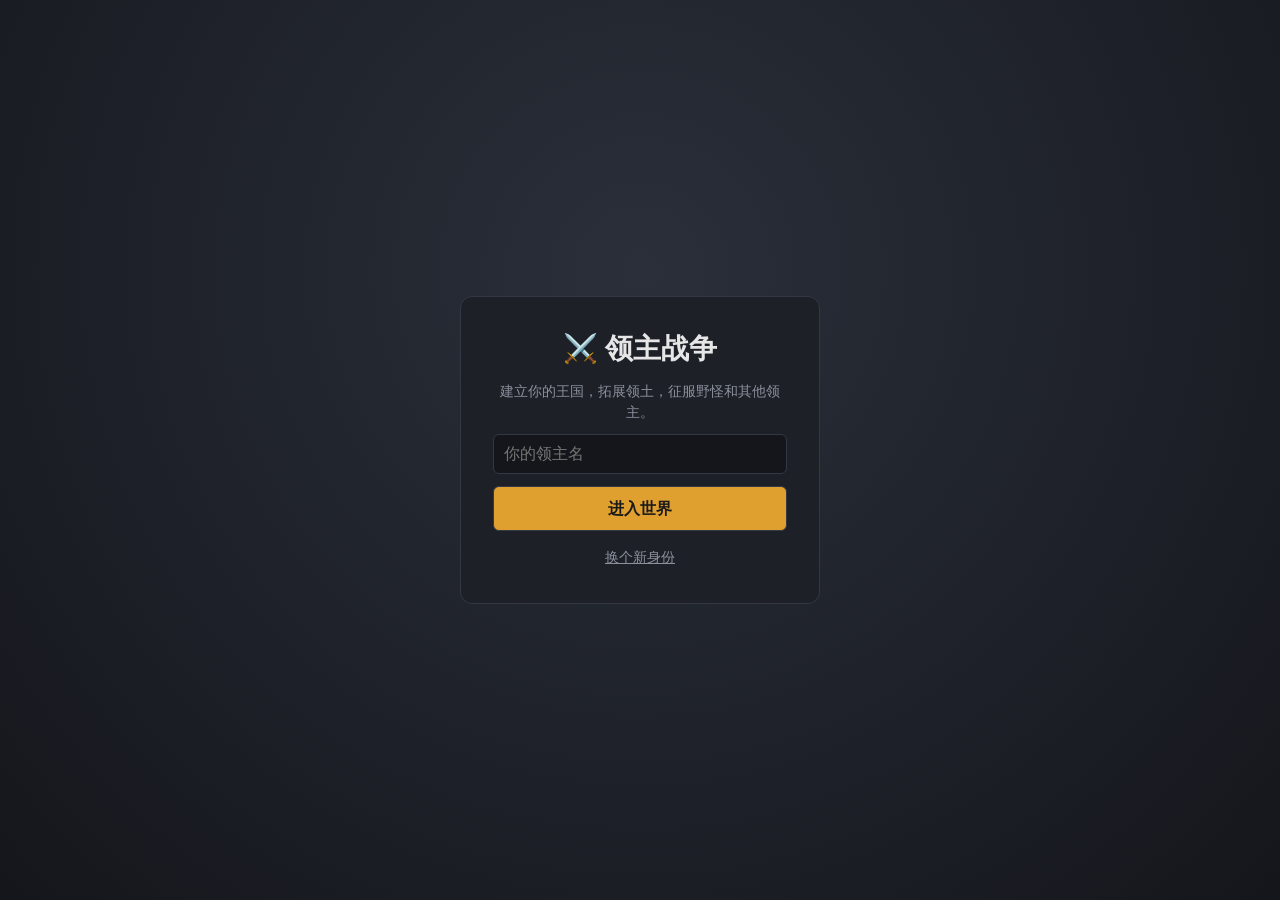
==== static/index.html @ 001dc4e3 "Add multiplayer strategy game prototype FastAPI server with WebSocket real-time sync and a Canvas br" ====
<!doctype html>
<html lang="zh-CN">
<head>
  <meta charset="utf-8">
  <meta name="viewport" content="width=device-width, initial-scale=1">
  <title>领主战争</title>
  <link rel="stylesheet" href="/static/style.css">
</head>
<body>
  <div id="login">
    <div class="login-box">
      <h1>⚔️ 领主战争</h1>
      <p>建立你的王国，拓展领土，征服野怪和其他领主。</p>
      <input id="name" maxlength="12" placeholder="你的领主名" autocomplete="off">
      <button id="joinBtn">进入世界</button>
      <button id="newBtn" class="link">换个新身份</button>
    </div>
  </div>

  <div id="game" hidden>
    <header id="topbar">
      <span class="res">💰 <b id="gold">0</b> <small id="goldInc"></small></span>
      <span class="res">🪵 <b id="wood">0</b> <small id="woodInc"></small></span>
      <span class="res">🗺️ <b id="tileCount">0</b></span>
      <span class="spacer"></span>
      <button id="homeBtn" title="回到主城 (H)">🏰 主城</button>
      <span id="conn" class="dot"></span>
    </header>
    <main>
      <div id="mapWrap">
        <canvas id="map"></canvas>
        <div id="hint"></div>
        <div id="dead" hidden>
          <h2>💀 你的主城已陷落</h2>
          <button id="respawnBtn">重新开始</button>
        </div>
      </div>
      <aside id="side">
        <section id="tilePanel"><p class="muted">点击地图上的格子查看详情</p></section>
        <section>
          <h3>⚔️ 兵营 <small id="barracksLv"></small></h3>
          <div id="trainPanel"></div>
          <div id="queue"></div>
        </section>
        <section>
          <h3>🔨 铁匠铺 <small id="smithyLv"></small></h3>
          <div id="researchPanel"></div>
        </section>
        <section>
          <h3>🏆 排行榜</h3>
          <div id="board"></div>
        </section>
        <section>
          <h3>📜 战报</h3>
          <div id="log"></div>
        </section>
        <section class="help">
          <b>操作：</b>拖动平移，滚轮缩放，WASD 移动视角。<br>
          点击己方部队后<b>右键</b>目标格进军，<b>Shift+右键</b>派出一半。<br>
          虚线框的格子可以花金币拓展。
        </section>
      </aside>
    </main>
  </div>
  <div id="toast"></div>
  <script src="/static/game.js"></script>
</body>
</html>
---- static/style.css ----
:root {
  --bg: #14161b;
  --panel: #1d2027;
  --panel2: #262a33;
  --line: #333844;
  --text: #e6e6e6;
  --muted: #8a909c;
  --accent: #e0a030;
  --good: #5cc46a;
  --bad: #e5534b;
}
* { box-sizing: border-box; }
html, body { margin: 0; height: 100%; background: var(--bg); color: var(--text);
  font: 14px/1.45 -apple-system, "PingFang SC", "Microsoft YaHei", sans-serif; }
button { font: inherit; color: var(--text); background: var(--panel2); border: 1px solid var(--line);
  border-radius: 6px; padding: 4px 10px; cursor: pointer; }
button:hover:not(:disabled) { border-color: var(--accent); }
button:disabled { opacity: .4; cursor: not-allowed; }
button.primary { background: var(--accent); color: #1a1a1a; border-color: var(--accent); font-weight: 600; }
button.link { background: none; border: none; color: var(--muted); text-decoration: underline; }
h3 { margin: 0 0 8px; font-size: 14px; color: var(--accent); }
small, .muted { color: var(--muted); }
[hidden] { display: none !important; }

#login { position: fixed; inset: 0; display: grid; place-items: center;
  background: radial-gradient(circle at 50% 30%, #2a2f3a, var(--bg)); }
.login-box { background: var(--panel); padding: 32px; border-radius: 12px; width: min(360px, calc(100% - 32px));
  display: flex; flex-direction: column; gap: 12px; text-align: center; border: 1px solid var(--line); }
.login-box h1 { margin: 0; }
.login-box p { margin: 0; color: var(--muted); }
.login-box input { padding: 10px; font-size: 16px; border-radius: 6px; border: 1px solid var(--line);
  background: var(--bg); color: var(--text); }
#joinBtn { padding: 10px; font-size: 16px; background: var(--accent); color: #1a1a1a; font-weight: 600; }

#game { display: flex; flex-direction: column; height: 100vh; }
#topbar { display: flex; align-items: center; gap: 16px; padding: 8px 16px; background: var(--panel);
  border-bottom: 1px solid var(--line); flex-wrap: wrap; }
#topbar .res b { font-size: 16px; }
#topbar small { font-size: 12px; }
.spacer { flex: 1; }
.dot { width: 10px; height: 10px; border-radius: 50%; background: var(--bad); }
.dot.on { background: var(--good); }
main { flex: 1; display: flex; min-height: 0; }
#mapWrap { flex: 1; position: relative; min-width: 0; }
#map { display: block; width: 100%; height: 100%; touch-action: none; }
#hint { position: absolute; left: 50%; top: 12px; transform: translateX(-50%); background: #000c;
  padding: 6px 14px; border-radius: 20px; pointer-events: none; display: none; }
#dead { position: absolute; inset: 0; display: grid; place-content: center; gap: 12px; text-align: center;
  background: #000a; }
#side { width: 340px; overflow-y: auto; background: var(--panel); border-left: 1px solid var(--line); }
#side section { padding: 12px 16px; border-bottom: 1px solid var(--line); }
.row { display: flex; align-items: center; gap: 8px; margin: 4px 0; flex-wrap: wrap; }
.row .grow { flex: 1; }
.card { background: var(--panel2); border-radius: 8px; padding: 8px 10px; margin: 6px 0; }
.cost { font-size: 12px; color: var(--muted); white-space: nowrap; }
.bar { height: 6px; background: #000; border-radius: 3px; overflow: hidden; margin-top: 4px; }
.bar > i { display: block; height: 100%; background: var(--bad); }
#queue { margin-top: 8px; font-size: 12px; color: var(--muted); }
#board .row { margin: 2px 0; }
.swatch { width: 12px; height: 12px; border-radius: 3px; display: inline-block; }
#log { max-height: 220px; overflow-y: auto; font-size: 13px; }
#log div { padding: 2px 0; }
#log .good { color: var(--good); }
#log .bad { color: var(--bad); }
.help { font-size: 12px; color: var(--muted); }
#toast { position: fixed; bottom: 24px; left: 50%; transform: translateX(-50%); background: var(--bad);
  color: #fff; padding: 8px 18px; border-radius: 8px; opacity: 0; transition: opacity .2s; pointer-events: none; }
#toast.show { opacity: 1; }

@media (max-width: 760px) {
  main { flex-direction: column; }
  #mapWrap { flex: none; height: 55vh; }
  #side { width: 100%; flex: 1; border-left: none; border-top: 1px solid var(--line); }
  #topbar { gap: 10px; padding: 6px 16px; }
}
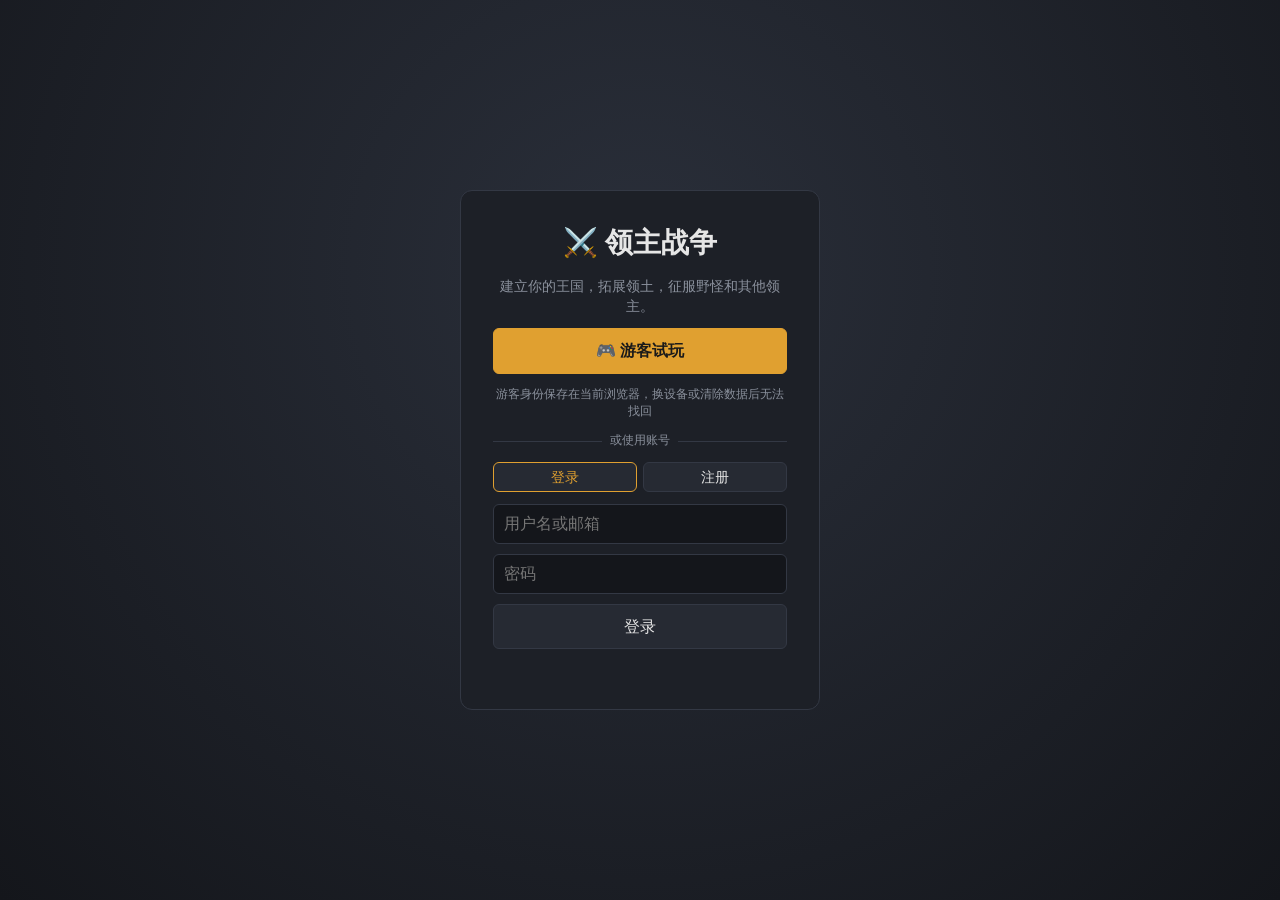
==== commit adff7fc1: "Add account system with Neon database support - Guest login backed by a random key in browser localS" ====
--- a/static/index.html
+++ b/static/index.html
@@ -7,13 +7,42 @@
   <link rel="stylesheet" href="/static/style.css">
 </head>
 <body>
-  <div id="login">
+  <div id="login" hidden>
     <div class="login-box">
       <h1>⚔️ 领主战争</h1>
       <p>建立你的王国，拓展领土，征服野怪和其他领主。</p>
-      <input id="name" maxlength="12" placeholder="你的领主名" autocomplete="off">
-      <button id="joinBtn">进入世界</button>
-      <button id="newBtn" class="link">换个新身份</button>
+      <button id="guestBtn" class="big primary">🎮 游客试玩</button>
+      <small class="muted">游客身份保存在当前浏览器，换设备或清除数据后无法找回</small>
+      <div class="divider"><span>或使用账号</span></div>
+      <div class="tabs">
+        <button data-tab="loginForm" class="active">登录</button>
+        <button data-tab="registerForm">注册</button>
+      </div>
+      <form id="loginForm">
+        <input name="username" placeholder="用户名或邮箱" autocomplete="username" required>
+        <input name="password" type="password" placeholder="密码" autocomplete="current-password" required>
+        <button class="big">登录</button>
+      </form>
+      <form id="registerForm" hidden>
+        <input name="username" placeholder="用户名（3–20 位，可用中文）" autocomplete="username" required>
+        <input name="password" type="password" placeholder="密码（至少 8 位）" autocomplete="new-password" required>
+        <input name="email" type="email" placeholder="邮箱（可选，用于找回账号）" autocomplete="email">
+        <button class="big">注册并进入</button>
+      </form>
+      <div id="oauthBox" hidden>
+        <div class="divider"><span>第三方登录</span></div>
+        <div id="oauthBtns"></div>
+      </div>
+      <div id="loginErr" class="err"></div>
+    </div>
+  </div>
+
+  <div id="accountModal" class="modal" hidden>
+    <div class="login-box">
+      <h3>👤 我的账号</h3>
+      <div id="accountBody"></div>
+      <button id="logoutBtn">退出登录</button>
+      <button id="closeAccount" class="link">关闭</button>
     </div>
   </div>
 
@@ -24,6 +53,7 @@
       <span class="res">🗺️ <b id="tileCount">0</b></span>
       <span class="spacer"></span>
       <button id="homeBtn" title="回到主城 (H)">🏰 主城</button>
+      <button id="accountBtn">👤 <span id="accountName"></span></button>
       <span id="conn" class="dot"></span>
     </header>
     <main>
--- a/static/style.css
+++ b/static/style.css
@@ -30,7 +30,26 @@
 .login-box p { margin: 0; color: var(--muted); }
 .login-box input { padding: 10px; font-size: 16px; border-radius: 6px; border: 1px solid var(--line);
   background: var(--bg); color: var(--text); }
-#joinBtn { padding: 10px; font-size: 16px; background: var(--accent); color: #1a1a1a; font-weight: 600; }
+.login-box form { display: flex; flex-direction: column; gap: 10px; }
+.login-box form.row { flex-direction: row; flex-wrap: nowrap; }
+.login-box small { font-size: 12px; }
+button.big { padding: 10px; font-size: 16px; }
+.divider { display: flex; align-items: center; gap: 8px; color: var(--muted); font-size: 12px; }
+.divider::before, .divider::after { content: ""; flex: 1; border-top: 1px solid var(--line); }
+.tabs { display: flex; gap: 6px; }
+.tabs button { flex: 1; }
+.tabs button.active { border-color: var(--accent); color: var(--accent); }
+#oauthBtns { display: flex; flex-direction: column; gap: 8px; margin-top: 10px; }
+#oauthBtns a { display: block; padding: 9px; border-radius: 6px; border: 1px solid var(--line);
+  background: var(--panel2); color: var(--text); text-decoration: none; }
+#oauthBtns a:hover { border-color: var(--accent); }
+.err { color: var(--bad); min-height: 1.2em; font-size: 13px; }
+.modal { position: fixed; inset: 0; display: grid; place-items: center; background: #000a; z-index: 10; }
+.modal .login-box { text-align: left; }
+.modal .row input { flex: 1; padding: 6px 8px; border-radius: 6px; border: 1px solid var(--line);
+  background: var(--bg); color: var(--text); min-width: 0; }
+.badge { font-size: 12px; padding: 1px 6px; border-radius: 10px; background: var(--panel2); color: var(--muted); }
+.badge.ok { color: var(--good); }
 
 #game { display: flex; flex-direction: column; height: 100vh; }
 #topbar { display: flex; align-items: center; gap: 16px; padding: 8px 16px; background: var(--panel);
@@ -66,6 +85,7 @@
 #toast { position: fixed; bottom: 24px; left: 50%; transform: translateX(-50%); background: var(--bad);
   color: #fff; padding: 8px 18px; border-radius: 8px; opacity: 0; transition: opacity .2s; pointer-events: none; }
 #toast.show { opacity: 1; }
+#toast.ok { background: var(--good); }
 
 @media (max-width: 760px) {
   main { flex-direction: column; }
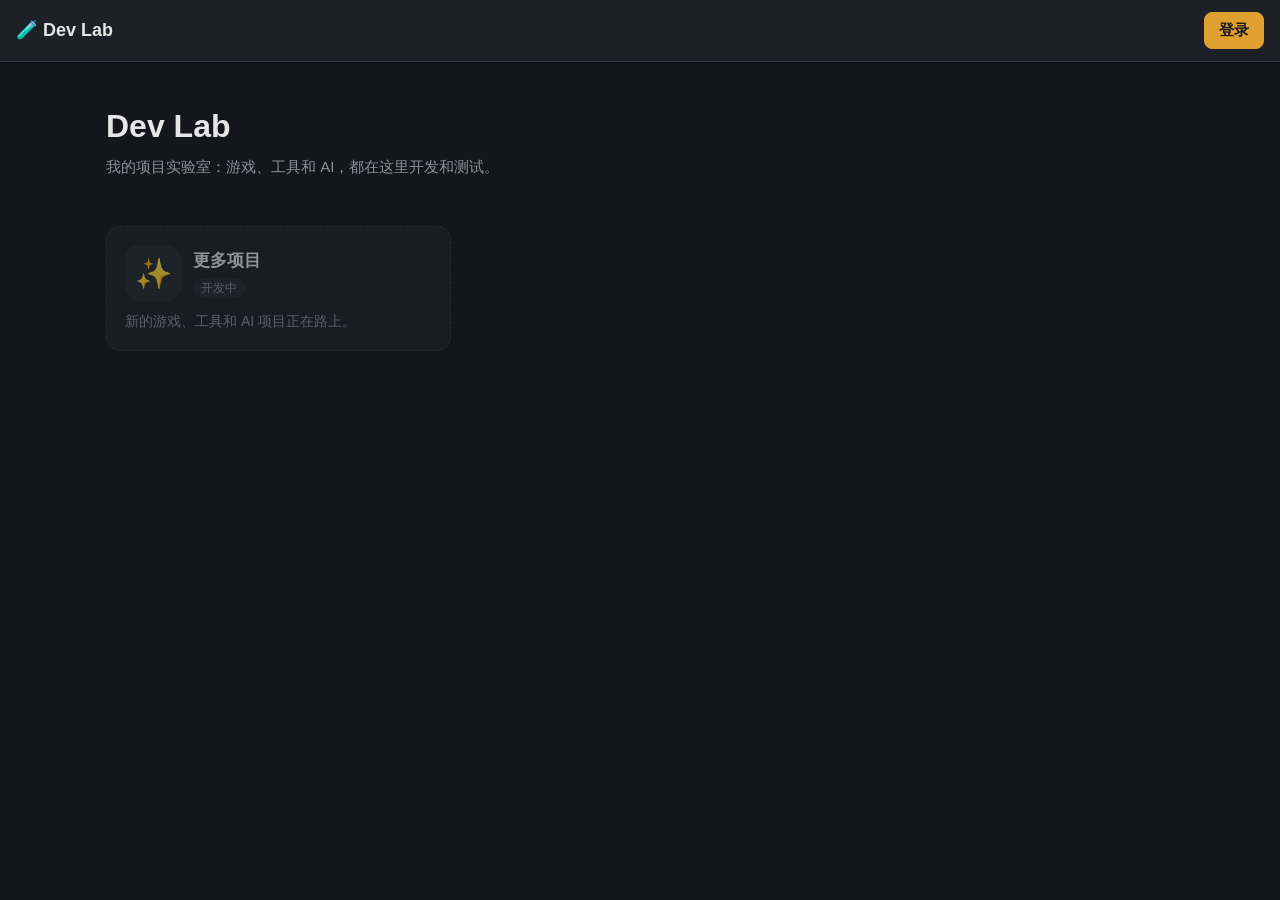
==== commit 163dc34d: "Turn the app into Dev Lab, a multi-project platform - Home page is now an app store listing projects" ====
--- a/static/index.html
+++ b/static/index.html
@@ -3,15 +3,36 @@
 <head>
   <meta charset="utf-8">
   <meta name="viewport" content="width=device-width, initial-scale=1">
-  <title>领主战争</title>
-  <link rel="stylesheet" href="/static/style.css">
+  <title>Dev Lab</title>
+  <link rel="icon" href="data:image/svg+xml,<svg xmlns=%22http://www.w3.org/2000/svg%22 viewBox=%220 0 100 100%22><text y=%22.9em%22 font-size=%2290%22>🧪</text></svg>">
+  <link rel="stylesheet" href="/static/store.css">
 </head>
 <body>
-  <div id="login" hidden>
-    <div class="login-box">
-      <h1>⚔️ 领主战争</h1>
-      <p>建立你的王国，拓展领土，征服野怪和其他领主。</p>
-      <button id="guestBtn" class="big primary">🎮 游客试玩</button>
+  <header class="top">
+    <a href="/" class="logo">🧪 Dev Lab</a>
+    <span class="spacer"></span>
+    <button id="loginBtn" class="primary" hidden>登录</button>
+    <button id="accountBtn" hidden>👤 <span id="accountName"></span></button>
+  </header>
+
+  <main>
+    <section class="hero">
+      <h1>Dev Lab</h1>
+      <p>我的项目实验室：游戏、工具和 AI，都在这里开发和测试。</p>
+    </section>
+    <nav id="filters" class="filters"></nav>
+    <section id="grid" class="grid" aria-live="polite"></section>
+  </main>
+
+  <footer><span id="version"></span></footer>
+
+  <!-- 登录 -->
+  <div id="loginModal" class="modal" hidden>
+    <div class="box">
+      <button class="close" data-close aria-label="关闭">×</button>
+      <h2>登录 Dev Lab</h2>
+      <p class="muted">一个账号，所有项目通用</p>
+      <button id="guestBtn" class="big primary">🎮 游客进入</button>
       <small class="muted">游客身份保存在当前浏览器，换设备或清除数据后无法找回</small>
       <div class="divider"><span>或使用账号</span></div>
       <div class="tabs">
@@ -27,7 +48,7 @@
         <input name="username" placeholder="用户名（3–20 位，可用中文）" autocomplete="username" required>
         <input name="password" type="password" placeholder="密码（至少 8 位）" autocomplete="new-password" required>
         <input name="email" type="email" placeholder="邮箱（可选，用于找回账号）" autocomplete="email">
-        <button class="big">注册并进入</button>
+        <button class="big">注册</button>
       </form>
       <div id="oauthBox" hidden>
         <div class="divider"><span>第三方登录</span></div>
@@ -37,62 +58,17 @@
     </div>
   </div>
 
+  <!-- 我的账号 -->
   <div id="accountModal" class="modal" hidden>
-    <div class="login-box">
-      <h3>👤 我的账号</h3>
+    <div class="box left">
+      <button class="close" data-close aria-label="关闭">×</button>
+      <h2>👤 我的账号</h2>
       <div id="accountBody"></div>
       <button id="logoutBtn">退出登录</button>
-      <button id="closeAccount" class="link">关闭</button>
     </div>
   </div>
 
-  <div id="game" hidden>
-    <header id="topbar">
-      <span class="res">💰 <b id="gold">0</b> <small id="goldInc"></small></span>
-      <span class="res">🪵 <b id="wood">0</b> <small id="woodInc"></small></span>
-      <span class="res">🗺️ <b id="tileCount">0</b></span>
-      <span class="spacer"></span>
-      <button id="homeBtn" title="回到主城 (H)">🏰 主城</button>
-      <button id="accountBtn">👤 <span id="accountName"></span></button>
-      <span id="conn" class="dot"></span>
-    </header>
-    <main>
-      <div id="mapWrap">
-        <canvas id="map"></canvas>
-        <div id="hint"></div>
-        <div id="dead" hidden>
-          <h2>💀 你的主城已陷落</h2>
-          <button id="respawnBtn">重新开始</button>
-        </div>
-      </div>
-      <aside id="side">
-        <section id="tilePanel"><p class="muted">点击地图上的格子查看详情</p></section>
-        <section>
-          <h3>⚔️ 兵营 <small id="barracksLv"></small></h3>
-          <div id="trainPanel"></div>
-          <div id="queue"></div>
-        </section>
-        <section>
-          <h3>🔨 铁匠铺 <small id="smithyLv"></small></h3>
-          <div id="researchPanel"></div>
-        </section>
-        <section>
-          <h3>🏆 排行榜</h3>
-          <div id="board"></div>
-        </section>
-        <section>
-          <h3>📜 战报</h3>
-          <div id="log"></div>
-        </section>
-        <section class="help">
-          <b>操作：</b>拖动平移，滚轮缩放，WASD 移动视角。<br>
-          点击己方部队后<b>右键</b>目标格进军，<b>Shift+右键</b>派出一半。<br>
-          虚线框的格子可以花金币拓展。
-        </section>
-      </aside>
-    </main>
-  </div>
   <div id="toast"></div>
-  <script src="/static/game.js"></script>
+  <script src="/static/store.js"></script>
 </body>
 </html>
--- a/static/store.css
+++ b/static/store.css
@@ -0,0 +1,99 @@
+:root {
+  --bg: #14161b;
+  --panel: #1d2027;
+  --panel2: #262a33;
+  --line: #333844;
+  --text: #e6e6e6;
+  --muted: #8a909c;
+  --accent: #e0a030;
+  --good: #5cc46a;
+  --bad: #e5534b;
+}
+* { box-sizing: border-box; }
+html, body { margin: 0; min-height: 100%; background: var(--bg); color: var(--text);
+  font: 15px/1.5 -apple-system, "PingFang SC", "Microsoft YaHei", sans-serif; }
+body { display: flex; flex-direction: column; min-height: 100vh; }
+[hidden] { display: none !important; }
+a { color: inherit; }
+button { font: inherit; color: var(--text); background: var(--panel2); border: 1px solid var(--line);
+  border-radius: 8px; padding: 6px 14px; cursor: pointer; }
+button:hover:not(:disabled) { border-color: var(--accent); }
+button:disabled { opacity: .45; cursor: not-allowed; }
+button.primary, .btn.primary { background: var(--accent); border-color: var(--accent); color: #1a1a1a; font-weight: 600; }
+.btn { display: inline-block; border: 1px solid var(--line); border-radius: 8px; padding: 6px 14px; background: var(--panel2); }
+.muted { color: var(--muted); }
+
+.top { display: flex; align-items: center; gap: 12px; padding: 12px 16px; border-bottom: 1px solid var(--line);
+  background: var(--panel); position: sticky; top: 0; z-index: 5; }
+.logo { font-weight: 700; font-size: 18px; text-decoration: none; }
+.spacer { flex: 1; }
+
+main { flex: 1; width: 100%; max-width: 1100px; margin: 0 auto; padding: 0 16px 40px; }
+.hero { padding: 40px 0 20px; }
+.hero h1 { margin: 0 0 6px; font-size: 32px; }
+.hero p { margin: 0; color: var(--muted); }
+
+.filters { display: flex; gap: 8px; flex-wrap: wrap; margin: 8px 0 20px; }
+.filters button { border-radius: 20px; padding: 4px 14px; font-size: 14px; }
+.filters button.active { border-color: var(--accent); color: var(--accent); }
+
+.grid { display: grid; grid-template-columns: repeat(auto-fill, minmax(260px, 1fr)); gap: 16px; }
+.card { background: var(--panel); border: 1px solid var(--line); border-radius: 14px; padding: 18px;
+  display: flex; flex-direction: column; gap: 10px; text-decoration: none; transition: border-color .15s, transform .15s; }
+.card:hover { border-color: var(--accent); transform: translateY(-2px); }
+.card .head { display: flex; align-items: center; gap: 12px; }
+.card .icon { width: 56px; height: 56px; border-radius: 14px; background: var(--panel2); display: grid;
+  place-items: center; font-size: 30px; flex: none; }
+.card h3 { margin: 0; font-size: 17px; }
+.card .meta { display: flex; gap: 6px; margin-top: 4px; flex-wrap: wrap; }
+.card p { margin: 0; color: var(--muted); font-size: 14px; flex: 1; }
+.card .open { align-self: flex-start; }
+.badge { font-size: 12px; padding: 1px 8px; border-radius: 10px; background: var(--panel2); color: var(--muted); }
+.badge.status { color: var(--accent); }
+.badge.ok { color: var(--good); }
+.card.soon { border-style: dashed; opacity: .6; cursor: default; }
+.card.soon:hover { transform: none; border-color: var(--line); }
+.empty { color: var(--muted); grid-column: 1 / -1; }
+
+footer { text-align: center; padding: 16px; color: var(--muted); font-size: 12px; }
+
+.modal { position: fixed; inset: 0; display: grid; place-items: center; background: #000b; z-index: 20; padding: 16px; }
+.box { position: relative; background: var(--panel); border: 1px solid var(--line); border-radius: 14px; padding: 28px;
+  width: min(380px, 100%); display: flex; flex-direction: column; gap: 12px; text-align: center;
+  max-height: calc(100vh - 32px); overflow-y: auto; }
+.box.left { text-align: left; }
+.box h2 { margin: 0; font-size: 20px; }
+.box h3 { margin: 8px 0 0; font-size: 14px; color: var(--accent); }
+.box p { margin: 0; }
+.box small { font-size: 12px; }
+.box form { display: flex; flex-direction: column; gap: 10px; }
+.box form.row { flex-direction: row; }
+.box input { padding: 10px; font-size: 16px; border-radius: 8px; border: 1px solid var(--line);
+  background: var(--bg); color: var(--text); min-width: 0; }
+.box form.row input { flex: 1; padding: 6px 10px; font-size: 14px; }
+.close { position: absolute; top: 10px; right: 10px; border: none; background: none; font-size: 22px;
+  color: var(--muted); padding: 0 8px; }
+button.big { padding: 10px; font-size: 16px; }
+.divider { display: flex; align-items: center; gap: 8px; color: var(--muted); font-size: 12px; }
+.divider::before, .divider::after { content: ""; flex: 1; border-top: 1px solid var(--line); }
+.tabs { display: flex; gap: 6px; }
+.tabs button { flex: 1; }
+.tabs button.active { border-color: var(--accent); color: var(--accent); }
+#oauthBtns { display: flex; flex-direction: column; gap: 8px; margin-top: 10px; }
+#oauthBtns a { display: block; padding: 9px; border-radius: 8px; border: 1px solid var(--line);
+  background: var(--panel2); text-decoration: none; }
+#oauthBtns a:hover { border-color: var(--accent); }
+.row { display: flex; align-items: center; gap: 8px; flex-wrap: wrap; }
+.row .grow { flex: 1; }
+.err { color: var(--bad); min-height: 1.2em; font-size: 13px; }
+
+#toast { position: fixed; bottom: 24px; left: 50%; transform: translateX(-50%); background: var(--bad); color: #fff;
+  padding: 8px 18px; border-radius: 8px; opacity: 0; transition: opacity .2s; pointer-events: none; z-index: 30;
+  max-width: calc(100% - 32px); }
+#toast.show { opacity: 1; }
+#toast.ok { background: var(--good); }
+
+@media (max-width: 600px) {
+  .hero { padding: 24px 0 12px; }
+  .hero h1 { font-size: 26px; }
+}
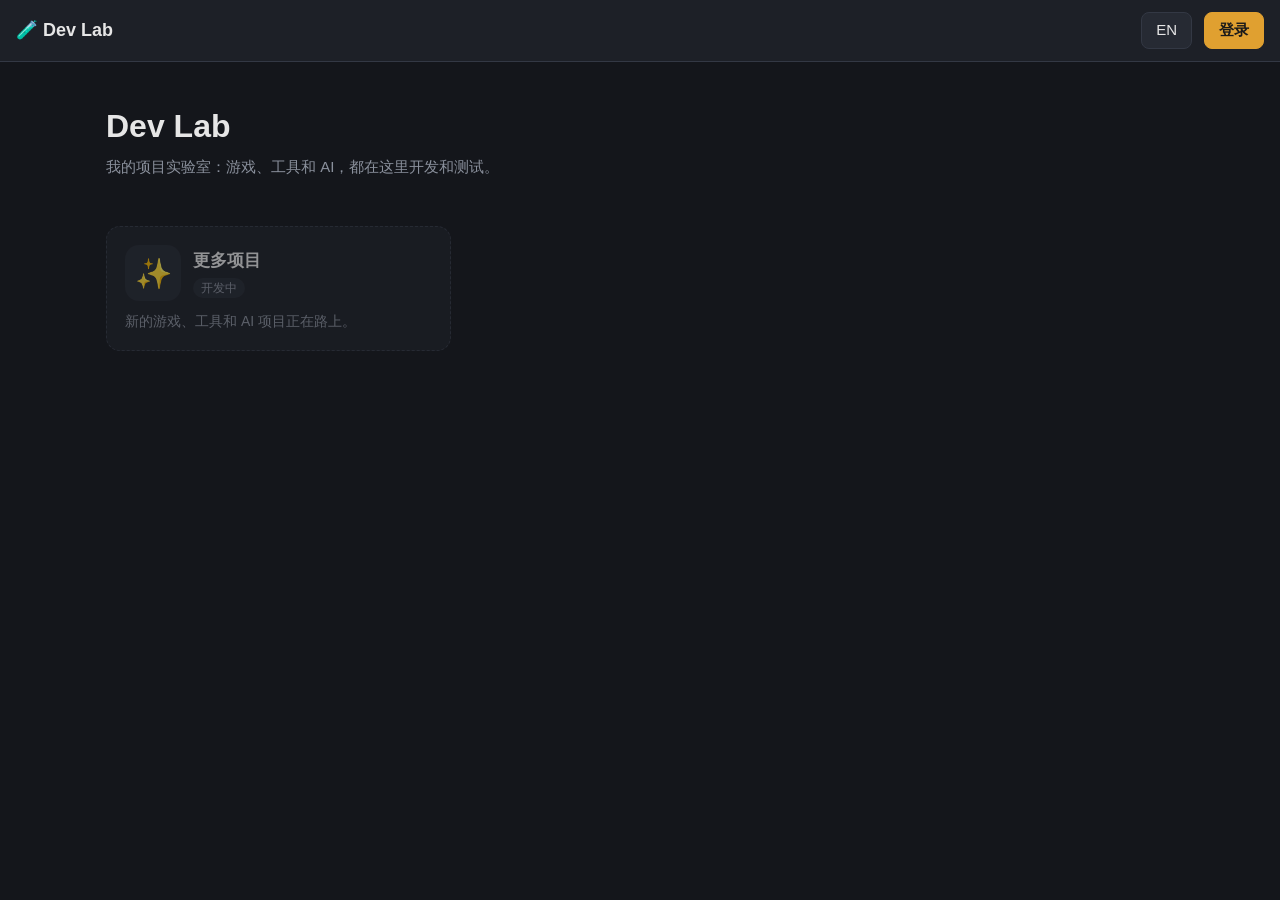
==== commit 6b276e8e: "Add Chinese/English language switch across the whole site - Shared static/i18n.js: Chinese source te" ====
--- a/static/index.html
+++ b/static/index.html
@@ -11,14 +11,15 @@
   <header class="top">
     <a href="/" class="logo">🧪 Dev Lab</a>
     <span class="spacer"></span>
-    <button id="loginBtn" class="primary" hidden>登录</button>
+    <button data-lang-toggle class="lang-toggle"></button>
+    <button id="loginBtn" class="primary" hidden data-i18n>登录</button>
     <button id="accountBtn" hidden>👤 <span id="accountName"></span></button>
   </header>
 
   <main>
     <section class="hero">
       <h1>Dev Lab</h1>
-      <p>我的项目实验室：游戏、工具和 AI，都在这里开发和测试。</p>
+      <p data-i18n>我的项目实验室：游戏、工具和 AI，都在这里开发和测试。</p>
     </section>
     <nav id="filters" class="filters"></nav>
     <section id="grid" class="grid" aria-live="polite"></section>
@@ -29,29 +30,29 @@
   <!-- 登录 -->
   <div id="loginModal" class="modal" hidden>
     <div class="box">
-      <button class="close" data-close aria-label="关闭">×</button>
-      <h2>登录 Dev Lab</h2>
-      <p class="muted">一个账号，所有项目通用</p>
-      <button id="guestBtn" class="big primary">🎮 游客进入</button>
-      <small class="muted">游客身份保存在当前浏览器，换设备或清除数据后无法找回</small>
-      <div class="divider"><span>或使用账号</span></div>
+      <button class="close" data-close data-i18n-aria="关闭">×</button>
+      <h2 data-i18n>登录 Dev Lab</h2>
+      <p class="muted" data-i18n>一个账号，所有项目通用</p>
+      <button id="guestBtn" class="big primary" data-i18n>🎮 游客进入</button>
+      <small class="muted" data-i18n>游客身份保存在当前浏览器，换设备或清除数据后无法找回</small>
+      <div class="divider"><span data-i18n>或使用账号</span></div>
       <div class="tabs">
-        <button data-tab="loginForm" class="active">登录</button>
-        <button data-tab="registerForm">注册</button>
+        <button data-tab="loginForm" class="active" data-i18n>登录</button>
+        <button data-tab="registerForm" data-i18n>注册</button>
       </div>
       <form id="loginForm">
-        <input name="username" placeholder="用户名或邮箱" autocomplete="username" required>
-        <input name="password" type="password" placeholder="密码" autocomplete="current-password" required>
-        <button class="big">登录</button>
+        <input name="username" data-i18n-ph="用户名或邮箱" autocomplete="username" required>
+        <input name="password" type="password" data-i18n-ph="密码" autocomplete="current-password" required>
+        <button class="big" data-i18n>登录</button>
       </form>
       <form id="registerForm" hidden>
-        <input name="username" placeholder="用户名（3–20 位，可用中文）" autocomplete="username" required>
-        <input name="password" type="password" placeholder="密码（至少 8 位）" autocomplete="new-password" required>
-        <input name="email" type="email" placeholder="邮箱（可选，用于找回账号）" autocomplete="email">
-        <button class="big">注册</button>
+        <input name="username" data-i18n-ph="用户名（3–20 位，可用中文）" autocomplete="username" required>
+        <input name="password" type="password" data-i18n-ph="密码（至少 8 位）" autocomplete="new-password" required>
+        <input name="email" type="email" data-i18n-ph="邮箱（可选，用于找回账号）" autocomplete="email">
+        <button class="big" data-i18n>注册</button>
       </form>
       <div id="oauthBox" hidden>
-        <div class="divider"><span>第三方登录</span></div>
+        <div class="divider"><span data-i18n>第三方登录</span></div>
         <div id="oauthBtns"></div>
       </div>
       <div id="loginErr" class="err"></div>
@@ -61,14 +62,16 @@
   <!-- 我的账号 -->
   <div id="accountModal" class="modal" hidden>
     <div class="box left">
-      <button class="close" data-close aria-label="关闭">×</button>
-      <h2>👤 我的账号</h2>
+      <button class="close" data-close data-i18n-aria="关闭">×</button>
+      <h2 data-i18n>👤 我的账号</h2>
       <div id="accountBody"></div>
-      <button id="logoutBtn">退出登录</button>
+      <button id="logoutBtn" data-i18n>退出登录</button>
     </div>
   </div>
 
   <div id="toast"></div>
+  <script src="/static/i18n.js"></script>
+  <script src="/static/lang.js"></script>
   <script src="/static/store.js"></script>
 </body>
 </html>
